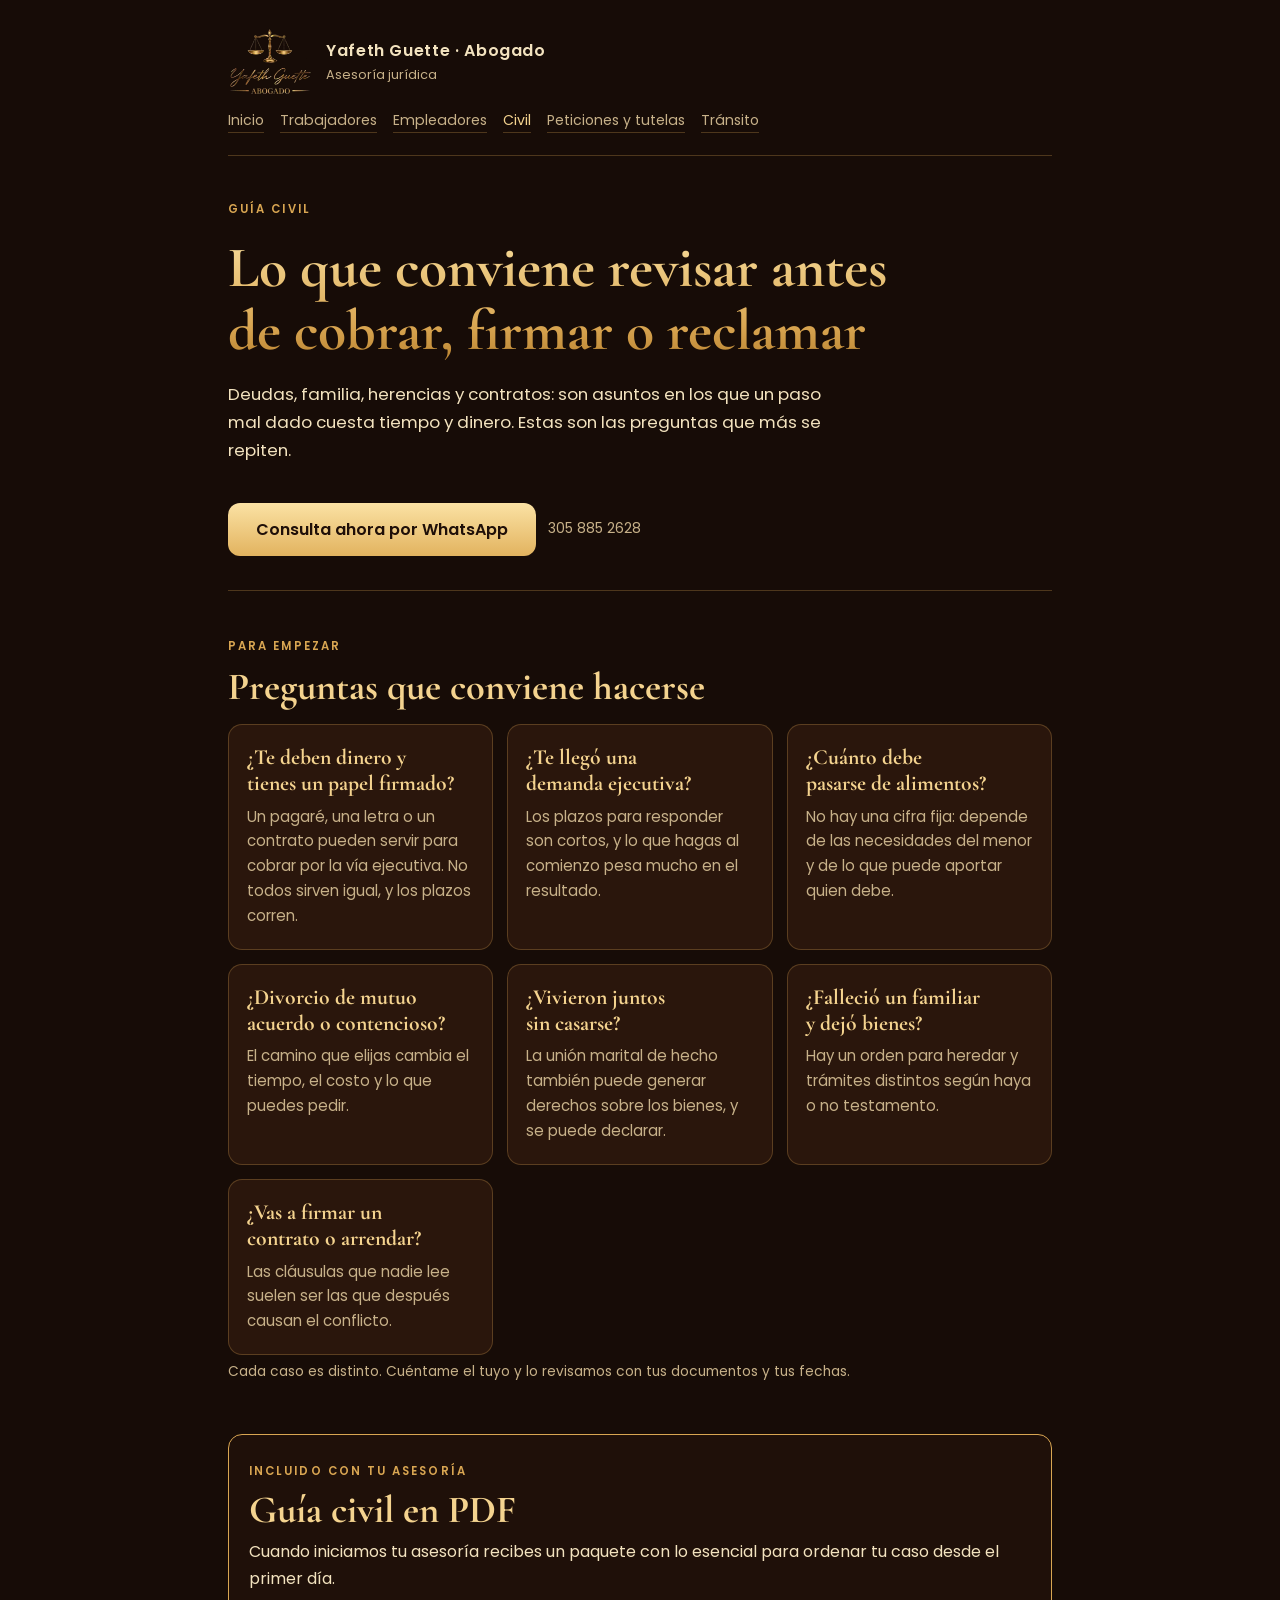
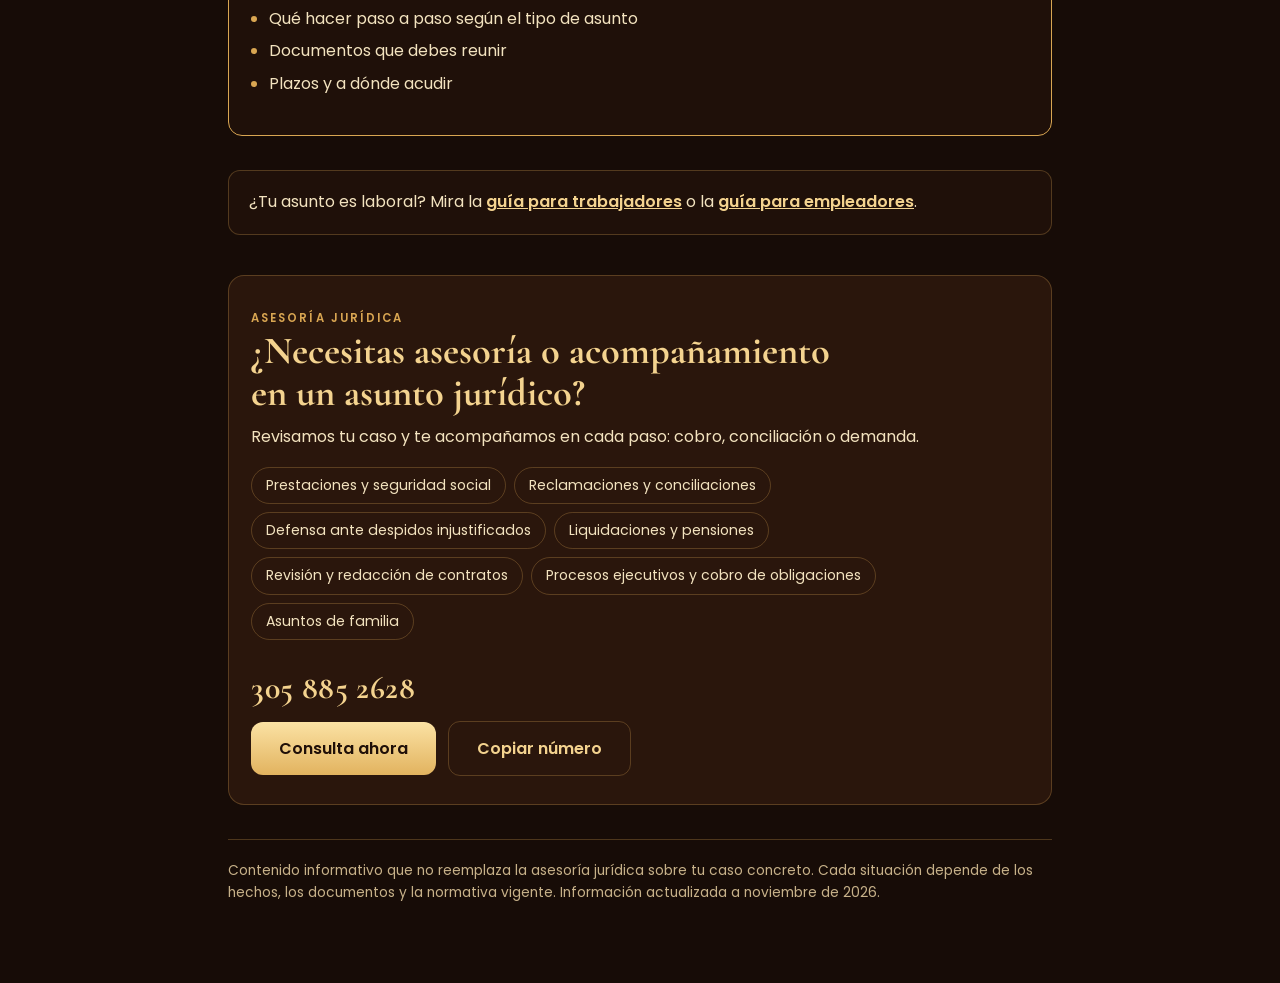
==== civil.html @ 8e757d1c "Portafolio jurídico: inicio con cinco guías (trabajadores, empleadores, civil, peticiones y tutelas," ====
<!doctype html>
<html lang="es">
<head>
<meta charset="utf-8">
<meta name="viewport" content="width=device-width,initial-scale=1,viewport-fit=cover">
<meta name="description" content="Procesos ejecutivos, familia, sucesiones y contratos: lo que conviene revisar a tiempo. Yafeth Guette, abogado.">
<meta property="og:type" content="website">
<meta property="og:title" content="Guía civil | Yafeth Guette">
<meta property="og:description" content="Procesos ejecutivos, familia, sucesiones y contratos: lo que conviene revisar a tiempo. Yafeth Guette, abogado.">
<meta property="og:locale" content="es_CO">
<meta name="theme-color" content="#170c07">
<link rel="icon" type="image/webp" href="logo.webp">
<title>Guía civil | Yafeth Guette</title>
<link rel="stylesheet" href="https://fonts.googleapis.com/css2?family=Cormorant+Garamond:wght@600;700&family=Poppins:wght@400;500;600&display=swap">
<link rel="stylesheet" href="styles.css">
</head>
<body>
<div class="wrap">
  <div class="top">
    <div class="brand"><img alt="Logo de Yafeth Guette, abogado" src="logo.webp" width="84" height="66">
    <div><b>Yafeth Guette · Abogado</b><span>Asesoría jurídica</span></div></div>
    <nav aria-label="Guías"><a href="index.html">Inicio</a><a href="trabajadores.html">Trabajadores</a><a href="empleadores.html">Empleadores</a><a href="civil.html" aria-current="page">Civil</a><a href="peticiones.html">Peticiones y tutelas</a><a href="transito.html">Tránsito</a></nav>
  </div>

  <div class="hero">
    <span class="label">Guía civil</span>
    <h1>Lo que conviene revisar antes de cobrar, firmar o reclamar</h1>
    <p class="intro">Deudas, familia, herencias y contratos: son asuntos en los que un paso mal dado cuesta tiempo y dinero. Estas son las preguntas que más se repiten.</p>
    <div class="cta-row">
      <a class="btn" href="https://wa.me/573058852628?text=Hola%2C%20quiero%20asesor%C3%ADa%20jur%C3%ADdica" target="_blank" rel="noopener">Consulta ahora por WhatsApp</a>
      <span class="muted small">305 885 2628</span>
    </div>
  </div>

  <section>
    <span class="label">Para empezar</span>
    <h2>Preguntas que conviene hacerse</h2>
    <div class="hooks">
    <div class="hook"><h3>¿Te deben dinero y tienes un papel firmado?</h3><p>Un pagaré, una letra o un contrato pueden servir para cobrar por la vía ejecutiva. No todos sirven igual, y los plazos corren.</p></div>
    <div class="hook"><h3>¿Te llegó una demanda ejecutiva?</h3><p>Los plazos para responder son cortos, y lo que hagas al comienzo pesa mucho en el resultado.</p></div>
    <div class="hook"><h3>¿Cuánto debe pasarse de alimentos?</h3><p>No hay una cifra fija: depende de las necesidades del menor y de lo que puede aportar quien debe.</p></div>
    <div class="hook"><h3>¿Divorcio de mutuo acuerdo o contencioso?</h3><p>El camino que elijas cambia el tiempo, el costo y lo que puedes pedir.</p></div>
    <div class="hook"><h3>¿Vivieron juntos sin casarse?</h3><p>La unión marital de hecho también puede generar derechos sobre los bienes, y se puede declarar.</p></div>
    <div class="hook"><h3>¿Falleció un familiar y dejó bienes?</h3><p>Hay un orden para heredar y trámites distintos según haya o no testamento.</p></div>
    <div class="hook"><h3>¿Vas a firmar un contrato o arrendar?</h3><p>Las cláusulas que nadie lee suelen ser las que después causan el conflicto.</p></div>
  </div>
    <p class="small muted">Cada caso es distinto. Cuéntame el tuyo y lo revisamos con tus documentos y tus fechas.</p>
  </section>

  <div class="pkg">
    <span class="label">Incluido con tu asesoría</span>
    <h2>Guía civil en PDF</h2>
    <p>Cuando iniciamos tu asesoría recibes un paquete con lo esencial para ordenar tu caso desde el primer día.</p>
    <ul class="plain"><li>Qué hacer paso a paso según el tipo de asunto</li><li>Documentos que debes reunir</li><li>Plazos y a dónde acudir</li></ul>
  </div>

  <div class="cross">¿Tu asunto es laboral? Mira la <a href="trabajadores.html">guía para trabajadores</a> o la <a href="empleadores.html">guía para empleadores</a>.</div>

  <div class="offer" id="contacto">
    <span class="label">Asesoría jurídica</span>
    <h2>¿Necesitas asesoría o acompañamiento en un asunto jurídico?</h2>
    <p>Revisamos tu caso y te acompañamos en cada paso: cobro, conciliación o demanda.</p>
    <ul class="svc">
      <li>Prestaciones y seguridad social</li>
      <li>Reclamaciones y conciliaciones</li>
      <li>Defensa ante despidos injustificados</li>
      <li>Liquidaciones y pensiones</li>
      <li>Revisión y redacción de contratos</li>
      <li>Procesos ejecutivos y cobro de obligaciones</li>
      <li>Asuntos de familia</li>
    </ul>
    <div class="phone" id="tel">305 885 2628</div>
    <div class="cta-row">
      <a class="btn" href="https://wa.me/573058852628?text=Hola%2C%20quiero%20asesor%C3%ADa%20jur%C3%ADdica" target="_blank" rel="noopener">Consulta ahora</a>
      <button class="btn ghost" type="button" id="copy">Copiar número</button>
      <span class="muted small" id="copy-msg" aria-live="polite"></span>
    </div>
  </div>
  <footer class="small muted">
    <p>Contenido informativo que no reemplaza la asesoría jurídica sobre tu caso concreto. Cada situación depende de los hechos, los documentos y la normativa vigente. Información actualizada a noviembre de 2026.</p>
  </footer>
</div>
<script src="calc.js"></script>
</body>
</html>
---- styles.css ----
/* Marrón profundo y oro de la marca; guías de consulta con tablas y calculadoras sobrias. */
:root{
  --bg:#170c07; --bg-2:#1f1009; --card:#2a160c; --line:rgba(217,166,82,.28);
  --gold:#d9a652; --gold-hi:#f4d38f; --ink:#f3e3bf; --muted:#c7b189; --btn-ink:#1f0f08;
  --display:'Cormorant Garamond',Georgia,'Times New Roman',serif;
  --body:'Poppins',system-ui,-apple-system,'Segoe UI',sans-serif;
  color-scheme:dark;
}
*{box-sizing:border-box}
body{background:var(--bg);color:var(--ink);font-family:var(--body);font-size:16px;line-height:1.65;margin:0}
.wrap{max-width:860px;margin:0 auto;padding-block:28px 64px;
  padding-left:max(18px,env(safe-area-inset-left,0px));padding-right:max(18px,env(safe-area-inset-right,0px))}
a{color:var(--gold-hi)}
h1,h2,h3{font-family:var(--display);font-weight:700;line-height:1.1;margin:0;text-wrap:balance}
h1{font-size:clamp(2.3rem,7.5vw,3.6rem);background:linear-gradient(180deg,#f7dc9a,#d9a652 70%,#b9822f);-webkit-background-clip:text;background-clip:text;color:transparent}
h2{font-size:clamp(1.8rem,5vw,2.4rem);color:var(--gold-hi)}
h3{font-size:1.4rem;color:var(--gold-hi)}
p{margin:0 0 14px}
.muted{color:var(--muted)}
.small{font-size:.86rem}
.label{font-size:.72rem;letter-spacing:.18em;text-transform:uppercase;color:var(--gold);font-weight:600}

.top{display:flex;align-items:center;gap:14px;padding-bottom:22px;border-bottom:1px solid var(--line)}
.top img{width:84px;height:auto;display:block}
.top b{font-weight:600;letter-spacing:.04em}
.top span{display:block;font-size:.8rem;color:var(--muted)}

.hero{padding:44px 0 34px;display:grid;gap:18px}
.hero p{max-width:600px;font-size:1.05rem;color:var(--ink)}
.cta-row{display:flex;flex-wrap:wrap;gap:12px;align-items:center;margin-top:6px}
.btn{display:inline-block;background:linear-gradient(180deg,#fbe2a4,#e2b35f);color:var(--btn-ink);font:600 1rem var(--body);padding:14px 28px;border-radius:12px;text-decoration:none;border:0;cursor:pointer}
.btn:hover{filter:brightness(1.06)}
.btn.ghost{background:transparent;color:var(--gold-hi);border:1px solid var(--line)}
.btn:focus-visible,a:focus-visible,input:focus-visible,select:focus-visible{outline:2px solid var(--gold-hi);outline-offset:2px}
.jump{display:flex;flex-wrap:wrap;gap:8px 18px;margin-top:8px;font-size:.9rem}
.jump a{text-decoration:none;color:var(--muted);border-bottom:1px solid var(--line)}
.jump a:hover{color:var(--gold-hi)}

section{padding:46px 0 10px;border-top:1px solid var(--line);scroll-margin-top:12px}
section>.label{display:block;margin-bottom:10px}
section h2{margin-bottom:16px}
ul.plain{margin:0 0 16px;padding-left:20px}
ul.plain li{margin-bottom:6px}
ul.plain li::marker{color:var(--gold)}

.scroll{overflow-x:auto;margin:6px 0 18px}
table{border-collapse:collapse;width:100%;min-width:0;font-size:.93rem}
th,td{text-align:left;padding:10px 12px;border-bottom:1px solid var(--line);vertical-align:top}
th{font-size:.72rem;letter-spacing:.12em;text-transform:uppercase;color:var(--gold);font-weight:600}
td.num,th.num{text-align:right;font-variant-numeric:tabular-nums}

.note{border-left:3px solid var(--gold);background:var(--bg-2);padding:12px 16px;margin:6px 0 18px;font-size:.92rem;color:var(--ink)}
.calc{background:var(--card);border:1px solid var(--line);border-radius:14px;padding:20px;margin:22px 0}
.calc h3{margin-bottom:4px}
.calc .ex{display:inline-block;font-size:.72rem;letter-spacing:.12em;text-transform:uppercase;color:var(--btn-ink);background:var(--gold);border-radius:99px;padding:2px 10px;margin-left:8px;vertical-align:middle;font-family:var(--body);font-weight:600}
.grid{display:grid;grid-template-columns:repeat(auto-fit,minmax(210px,1fr));gap:14px;margin:16px 0}
.field{display:flex;flex-direction:column;gap:5px;min-width:0}
.field label{font-size:.8rem;color:var(--muted)}
input,select{font:400 1rem var(--body);color:var(--ink);background:var(--bg-2);border:1px solid var(--line);border-radius:10px;padding:11px 12px;width:100%;min-width:0}
.out{border-top:1px solid var(--line);padding-top:14px}
.out table{min-width:0}
.total{display:flex;justify-content:space-between;gap:12px;align-items:baseline;margin-top:8px;font-weight:600}
.total strong{font-family:var(--display);font-size:2rem;color:var(--gold-hi);font-variant-numeric:tabular-nums}
.err{color:#ffb4a0}

ol.steps{list-style:none;counter-reset:s;padding:0;margin:0 0 16px;display:grid;gap:12px}
ol.steps li{counter-increment:s;display:grid;grid-template-columns:34px 1fr;gap:12px;align-items:start}
ol.steps li::before{content:counter(s);width:34px;height:34px;border-radius:50%;border:1px solid var(--gold);color:var(--gold-hi);display:flex;align-items:center;justify-content:center;font-weight:600;font-size:.9rem}
.docs{display:grid;grid-template-columns:repeat(auto-fit,minmax(250px,1fr));gap:8px 22px;margin:0 0 16px;padding:0;list-style:none}
.docs label{display:flex;gap:10px;align-items:flex-start;cursor:pointer}
.docs input{width:18px;height:18px;margin-top:5px;flex:0 0 auto;accent-color:var(--gold)}

.offer{margin-top:40px;background:var(--card);border:1px solid var(--line);border-radius:16px;padding:28px 22px}
.offer h2{margin-bottom:10px}
.svc{display:flex;flex-wrap:wrap;gap:8px;margin:16px 0 22px;padding:0;list-style:none}
.svc li{border:1px solid var(--line);border-radius:99px;padding:6px 14px;font-size:.88rem}
.phone{font-family:var(--display);font-size:2rem;font-weight:700;color:var(--gold-hi);letter-spacing:.02em;user-select:all}
footer{margin-top:34px;padding-top:20px;border-top:1px solid var(--line)}
@media (prefers-reduced-motion:no-preference){.btn{transition:filter .15s}}

.top{justify-content:space-between;flex-wrap:wrap}
.top .brand{display:flex;align-items:center;gap:14px}
.top nav{display:flex;gap:16px;font-size:.88rem;flex-wrap:wrap}
.top nav a{color:var(--muted);text-decoration:none;border-bottom:1px solid var(--line)}
.top nav a:hover,.top nav a[aria-current]{color:var(--gold-hi)}
.doors{display:grid;grid-template-columns:repeat(auto-fit,minmax(280px,1fr));gap:18px;margin:8px 0 10px}
.door{display:flex;flex-direction:column;gap:10px;background:var(--card);border:1px solid var(--line);border-radius:16px;padding:26px 22px;text-decoration:none;color:var(--ink);min-width:0}
.door:hover{border-color:var(--gold)}
.door h2{font-size:clamp(1.7rem,4.5vw,2.1rem);margin:0}
.door p{margin:0;color:var(--muted)}
.door ul{margin:4px 0 8px;padding-left:20px;color:var(--ink);font-size:.93rem}
.door ul li::marker{color:var(--gold)}
.door .go{margin-top:auto;font-weight:600;color:var(--gold-hi)}
.cross{margin-top:34px;padding:18px 20px;border:1px solid var(--line);border-radius:12px;background:var(--bg-2)}
.cross a{font-weight:600}

.hooks{display:grid;grid-template-columns:repeat(auto-fit,minmax(260px,1fr));gap:14px;margin:14px 0 6px}
.hook{background:var(--card);border:1px solid var(--line);border-radius:14px;padding:20px 18px;min-width:0}
.hook h3{margin:0 0 8px;font-size:1.35rem;line-height:1.2}
.hook p{margin:0;color:var(--muted);font-size:.94rem}
.pkg{margin:26px 0 8px;padding:22px 20px;border:1px solid var(--gold);border-radius:14px;background:var(--bg-2)}
.pkg h2{margin:6px 0 8px}
.intro{font-size:1.05rem;max-width:62ch}
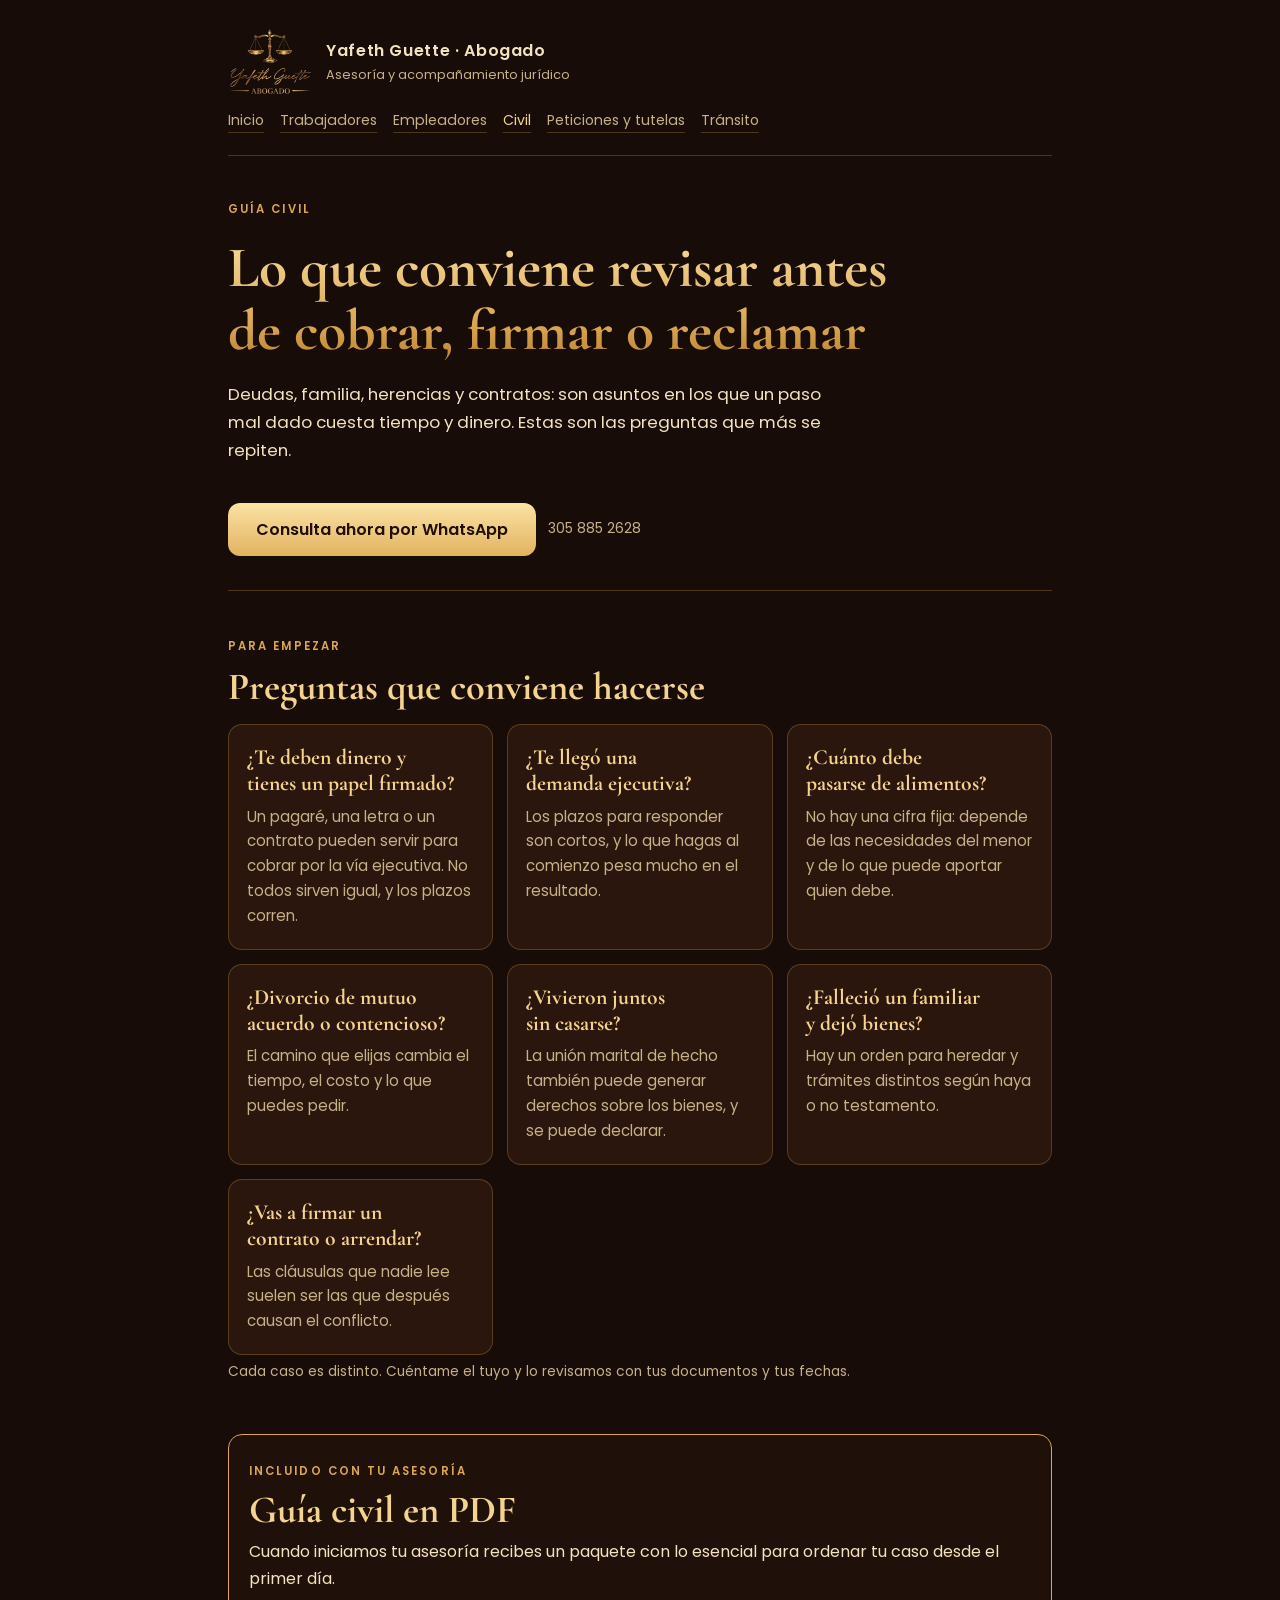
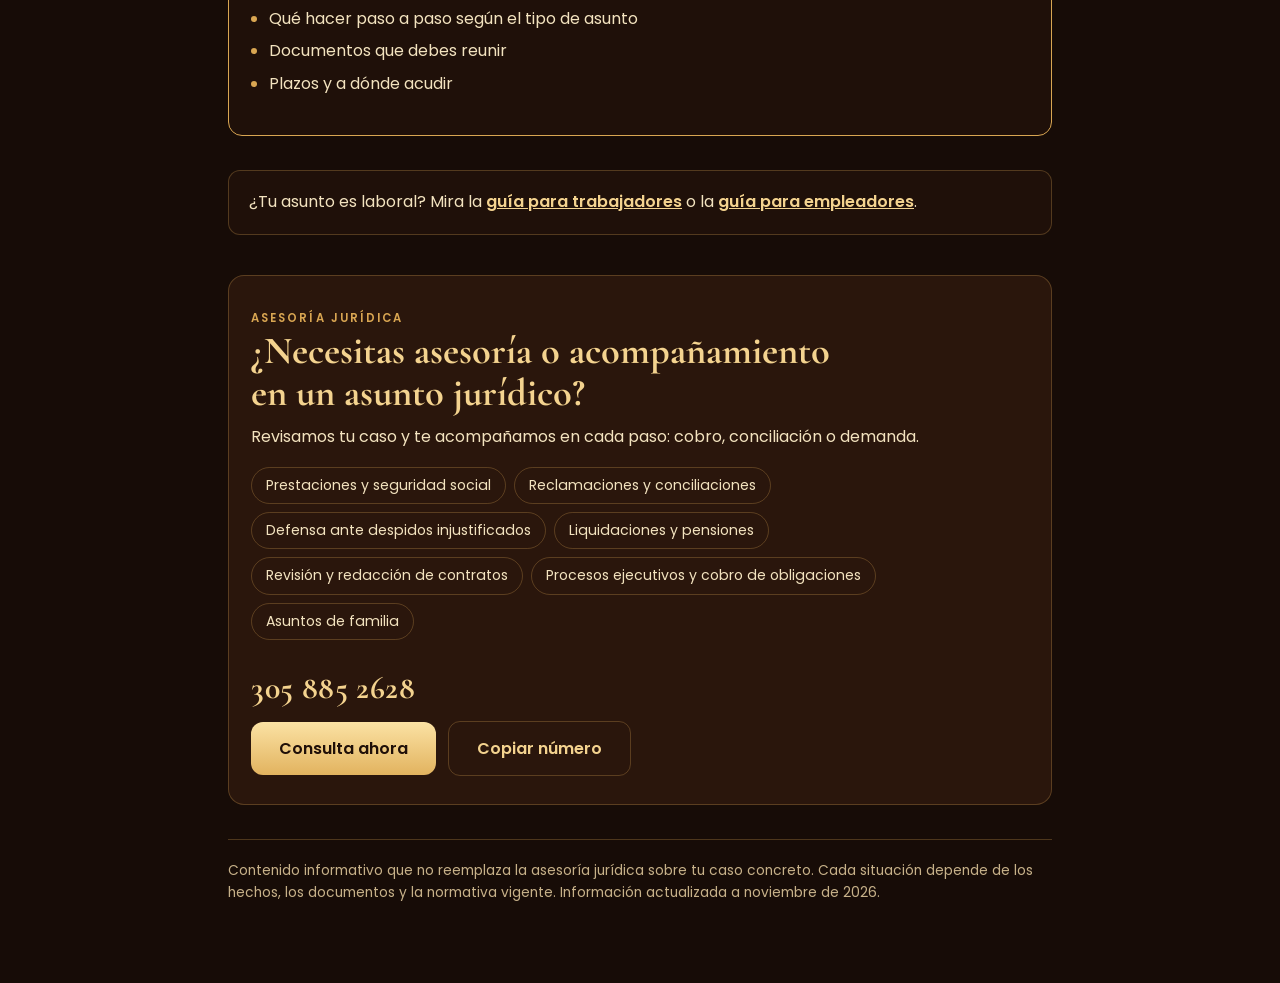
==== commit d2699080: "Encabezado: Asesoría y acompañamiento jurídico Co-Authored-By: Claude Sonnet 5.5 <noreply@anthropic." ====
--- a/civil.html
+++ b/civil.html
@@ -17,8 +17,8 @@
 <body>
 <div class="wrap">
   <div class="top">
-    <div class="brand"><img alt="Logo de Yafeth Guette, abogado" src="logo.webp" width="84" height="66">
-    <div><b>Yafeth Guette · Abogado</b><span>Asesoría jurídica</span></div></div>
+    <a class="brand" href="index.html" aria-label="Ir al inicio"><img alt="Logo de Yafeth Guette, abogado" src="logo.webp" width="84" height="66">
+    <div><b>Yafeth Guette · Abogado</b><span>Asesoría y acompañamiento jurídico</span></div></a>
     <nav aria-label="Guías"><a href="index.html">Inicio</a><a href="trabajadores.html">Trabajadores</a><a href="empleadores.html">Empleadores</a><a href="civil.html" aria-current="page">Civil</a><a href="peticiones.html">Peticiones y tutelas</a><a href="transito.html">Tránsito</a></nav>
   </div>
 
@@ -27,7 +27,7 @@
     <h1>Lo que conviene revisar antes de cobrar, firmar o reclamar</h1>
     <p class="intro">Deudas, familia, herencias y contratos: son asuntos en los que un paso mal dado cuesta tiempo y dinero. Estas son las preguntas que más se repiten.</p>
     <div class="cta-row">
-      <a class="btn" href="https://wa.me/573058852628?text=Hola%2C%20quiero%20asesor%C3%ADa%20jur%C3%ADdica" target="_blank" rel="noopener">Consulta ahora por WhatsApp</a>
+      <a class="btn" href="https://wa.me/573058852628?text=Hola%2C%20vengo%20de%20la%20gu%C3%ADa%20civil%20y%20quiero%20asesor%C3%ADa%20jur%C3%ADdica" target="_blank" rel="noopener">Consulta ahora por WhatsApp</a>
       <span class="muted small">305 885 2628</span>
     </div>
   </div>
@@ -71,7 +71,7 @@
     </ul>
     <div class="phone" id="tel">305 885 2628</div>
     <div class="cta-row">
-      <a class="btn" href="https://wa.me/573058852628?text=Hola%2C%20quiero%20asesor%C3%ADa%20jur%C3%ADdica" target="_blank" rel="noopener">Consulta ahora</a>
+      <a class="btn" href="https://wa.me/573058852628?text=Hola%2C%20vengo%20de%20la%20gu%C3%ADa%20civil%20y%20quiero%20asesor%C3%ADa%20jur%C3%ADdica" target="_blank" rel="noopener">Consulta ahora</a>
       <button class="btn ghost" type="button" id="copy">Copiar número</button>
       <span class="muted small" id="copy-msg" aria-live="polite"></span>
     </div>
--- a/styles.css
+++ b/styles.css
@@ -102,3 +102,5 @@
 .pkg{margin:26px 0 8px;padding:22px 20px;border:1px solid var(--gold);border-radius:14px;background:var(--bg-2)}
 .pkg h2{margin:6px 0 8px}
 .intro{font-size:1.05rem;max-width:62ch}
+.top a.brand{text-decoration:none;color:inherit}
+.top a.brand:hover b{color:var(--gold-hi)}
